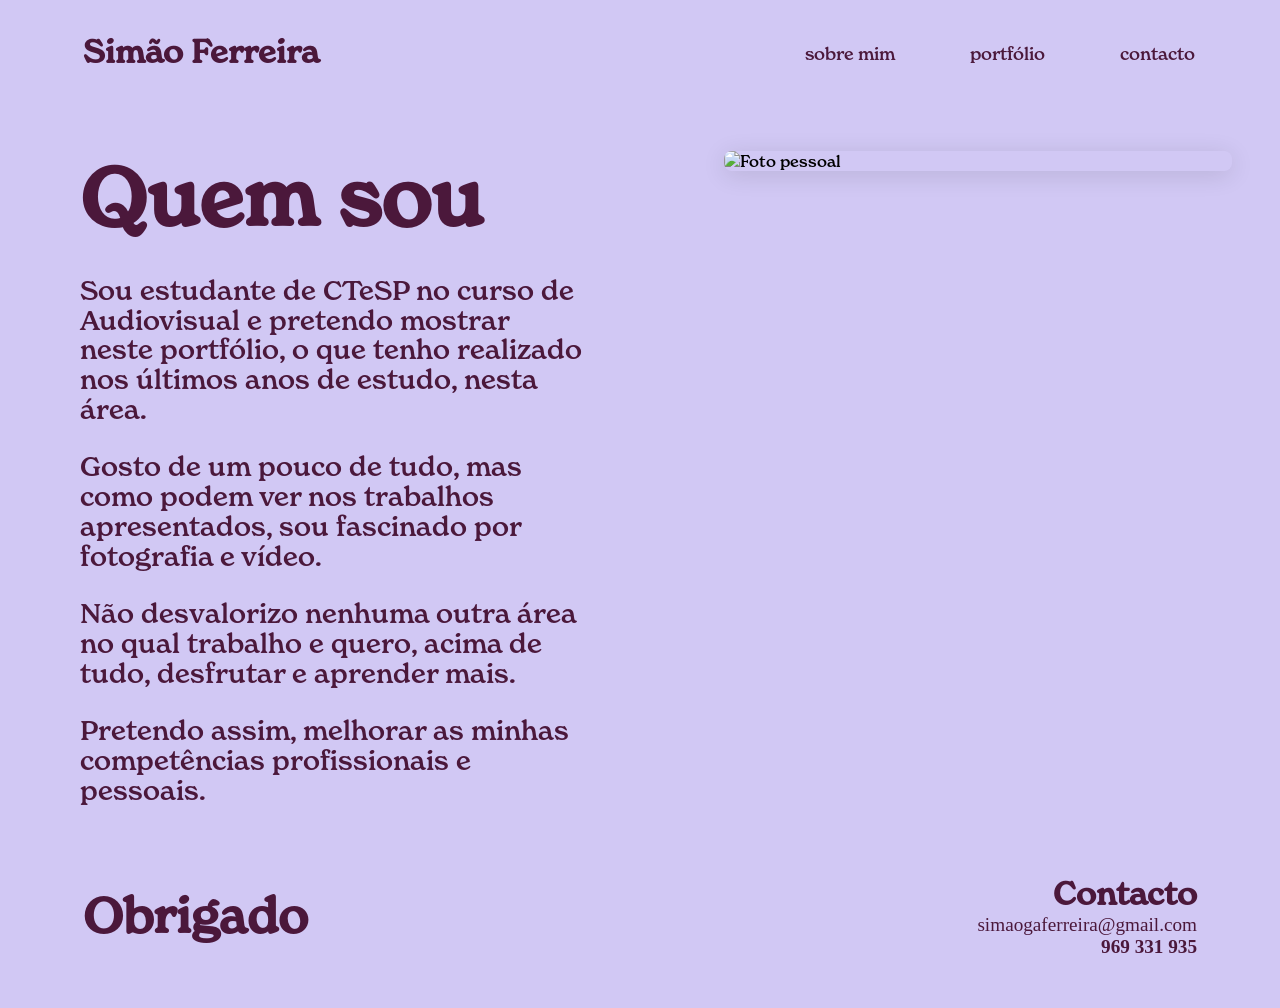
==== index.html @ 0c0d63fd "primeiro commit com LFS" ====
<!DOCTYPE html>
<html lang="PT">
<head>
    <meta charset="UTF-8">
    <meta http-equiv="X-UA-Compatible" content="IE=edge">
    <meta name="viewport" content="width=device-width, initial-scale=1.0">
    <title>Portfólio</title>
    <link rel="stylesheet" href="../static/style.css">
</head>

<body>
    <header class="header">
        <div class="header-left">Simão Ferreira</div>
        <nav class="header-right">
            <div class = buttons >
            <a href="index.html" class="button">sobre mim</a>
            <a href="portfolio.html" class="button">portfólio</a>
            <a href="contacto.html" class="button">contacto</a>
            </div>
        </nav>
    </header>


    <main class="main-content">
        <section class="about-text">
            <h1>Quem sou</h1>
            <p>Sou estudante de CTeSP no curso de Audiovisual e pretendo mostrar neste portfólio, o que tenho realizado nos últimos anos de estudo, nesta área.</p>
            <p>Gosto de um pouco de tudo, mas como podem ver nos trabalhos apresentados, sou fascinado por fotografia e vídeo.</p>
            <p>Não desvalorizo nenhuma outra área no qual trabalho e quero, acima de tudo, desfrutar e aprender mais.</p>
            <p>Pretendo assim, melhorar as minhas competências profissionais e pessoais.</p>
        </section>
        <section class="about-image">
        <img src="../static/photos/eu.jpeg" alt="Foto pessoal"/>
        </section>
    </main>
    <footer class="footer footer-index">
        <div style="display: flex; justify-content: space-between; align-items: center; width: 100%;">
            <div style="font-family: 'New Spirit Medium', serif; font-size: 3rem; color: #4b183b; margin-left: 80px; font-weight: bold">Obrigado</div>
            <div style="text-align: right; margin-right: 80px;">
                <div style="font-family: 'New Spirit Medium', serif; font-size: 2rem; color: #4b183b; font-weight: bold">Contacto</div>
                <div style="font-family: 'Roboto Slab', serif; font-size: 1.2rem; color: #4b183b;">simaogaferreira@gmail.com</div>
                <div style="font-family: 'Roboto Slab', serif; font-size: 1.2rem; color: #4b183b; font-weight: bold;">969 331 935</div>
            </div>
        </div>
    </footer>
</body>
</html>
---- static/style.css ----
@font-face {
	font-family: 'New Spirit Medium';
	src: url('./font/new-spirit-medium/new-spirit-medium.otf') format('truetype');
	font-weight: normal;
	font-style: normal;
	font-display: swap;
}

/* Global sizing to prevent overflow from padding/margins */
*, *::before, *::after {
	box-sizing: border-box;
}

body {
	background: #D1C8F4;
	font-family: 'New Spirit Medium', serif;

	margin: 0;
	padding: 0;
	display: flex;
	flex-direction: column;
	min-height: 100vh;
	overflow-x: hidden;
}

.header {
	display: flex;
	justify-content: space-between;
	align-items: center;
	padding: 32px 48px 0 48px;
	font-size: 1.5rem;
	color: #4b183b;
}
.header-left {
	font-weight: bold;
	font-size: 2rem;
	margin-left: 35px;
}
.header-right a {
	color: #4b183b;
	text-decoration: none;
	margin-left: 32px;
	font-size: 1.1rem;
	border-bottom: 1px solid transparent;
	transition: border-color 0.2s;
	margin-right: 37px;
}
.header-right a:hover {
	border-bottom: 1px solid #4b183b;
}

.main-content {
	display: flex;
	justify-content: space-between;
	align-items: flex-start;
	margin: 10px 48px 0 80px;
}
.about-text {
	flex: 1;
	max-width: 700px;
	color: #4b183b;
}
.about-text h1 {
	font-size: 5rem;
	font-weight: bold;
	margin-bottom: 24px;
}
.about-text p {
	font-size: 1.7rem;
	margin-bottom: 18px;
	line-height: 1.1;
}
.about-image {
	flex: 1;
	display: flex;
	justify-content: center;
	align-items: center;
	margin: 69px 0 0 135px;
}
.about-image img {
	max-width: 867px;
	width: 100%;
	border-radius: 8px;
	box-shadow: 0 4px 24px rgba(0,0,0,0.12);
}

html, body {
	height: 100%;
}
.footer {
	text-align: center;
	color: #4b183b;
	font-size: 1.1rem;
	margin-top: auto;
	padding: 100px 3px;
}
.footer-index {
	padding: 50px 3px;
}
.footer-content {
	font-weight: bold;
}



.portfolio-intro {
    max-width: 1000px;
    margin: 0 auto 0px;
    padding: 0 3px;
    text-align: center;
    color: #4b183b;
    margin-top: 50px;
}

.portfolio-intro p {
    font-size: 2.3rem;
    line-height: 1.2;
    margin: 0.7em auto;
    max-width: 1000px;
	font-weight: bold;
}

.projects-grid {
    display: grid;
    grid-template-columns: repeat(3, 1fr);
    gap: 40px;
    padding: 40px;
    margin-top: 40px;
}

.project {
    position: relative;
    overflow: hidden;
    border-radius: 35px;
    cursor: pointer;
}

.project img {
    width: 100%;
    height: 400px;
    object-fit: cover;
    transition: 0.4s ease;
}

/* Overlay com texto */
.project .overlay {
    position: absolute;
    top: 0;
    left: 0;
    width: 100%;
    height: 100%;
    background: rgba(80, 0, 120, 0.7); /* cor roxa translúcida */
    color: white;
    font-size: 1.8rem;
    font-weight: bold;
    display: flex;
    justify-content: center;
    align-items: center;
    opacity: 0;
    transition: 0.4s ease;
}

/* Efeito hover */
.project:hover img {
    transform: scale(1.1);
    filter: blur(2px);
}

.project:hover .overlay {
    opacity: 1;
}

/* Contato */
.contact-text {
    flex: 1;
    max-width: 650px;
    color: #4b183b;
}

.contact-text h1 {
    font-size: 5rem;
    font-weight: bold;
    margin-bottom: 24px;
}

.contact-text p {
    font-size: 1.7rem;
    line-height: 1.2;
    margin-bottom: 18px;
}

.contact-info a {
    color: #4b183b;
    text-decoration: none;
    font-weight: bold;
}

.contact-form {
    flex: 1;
    max-width: 650px;
    padding: 40px 45px;
    background: rgba(255, 255, 255, 0.14);
    border: 2px solid rgba(75, 24, 59, 0.5);
    border-radius: 40px;
    box-shadow: 0 14px 40px rgba(0,0,0,0.1);
    backdrop-filter: blur(12px);
	margin-right: 32px;
    margin-top: 65px;
}

.contact-form form {
    display: flex;
    flex-direction: column;
}

.form-row {
    display: flex;
    gap: 18px;
    margin-bottom: 18px;
}

.form-group {
    display: flex;
    flex-direction: column;
    flex: 1;
    font-size: 1.1rem;
    color: #4b183b;
}

.form-group span {
    margin-bottom: 10px;
}

.form-group input,
.form-group textarea {
    padding: 18px 20px;
    border-radius: 30px;
    border: 2px solid rgba(75, 24, 59, 0.6);
    background: rgba(255, 255, 255, 0.6);
    font-size: 1.1rem;
    color: #4b183b;
    outline: none;
    transition: border-color 0.2s, box-shadow 0.2s;
}

.form-group input:focus,
.form-group textarea:focus {
    border-color: rgba(75, 24, 59, 0.9);
    box-shadow: 0 0 0 4px rgba(75, 24, 59, 0.14);
}

.form-group textarea {
    resize: vertical;
    min-height: 150px;
}

.submit-button {
    width: 180px;
    padding: 18px 0;
    margin-top: 8px;
    border: none;
    border-radius: 50px;
    font-size: 1.3rem;
    font-weight: bold;
    color: #fff;
    background: #4b183b;
    cursor: pointer;
    align-self: flex-start;
    transition: transform 0.2s, box-shadow 0.2s;
}

.submit-button:hover {
    transform: translateY(-2px);
    box-shadow: 0 12px 20px rgba(75, 24, 59, 0.25);
}

@media (max-width: 960px) {
    .main-content {
        flex-direction: column;
        margin: 40px 32px 0 32px;
    }

    .about-image {
        margin: 40px 0 0 0;
    }

    .contact-form {
        margin-top: 50px;
    }

    .form-row {
        flex-direction: column;
    }
}

/* Gallery Fotografia / Ilustração */
.gallery-container {
    flex: 1;
    padding: 48px 60px;
    margin: 0 auto;
    width: 100%;
    max-width: 100%;
    box-sizing: border-box;
}

.gallery-grid {
    column-count: 2;
    column-gap: 100px;
    width: 100%;
}

.gallery-item {
    display: block;
    width: 100%;
    position: relative;
    overflow: hidden;
    font-size: initial;
    margin-bottom: 40px;
    margin-top: 0px;
    break-inside: avoid;
}

.gallery-item img {
    width: 100%;
    height: auto;
    display: block;
}

/* Gallery com largura total (sem espaço nos cantos) */
.gallery-container-fullwidth {
    padding: 30px 0;
    margin: 0;
}

/* Gallery sem espaço entre imagens (fotografia.html) */
.gallery-container-fullwidth .gallery-grid {
    column-gap: 0;
}

.gallery-container-fullwidth .gallery-item {
    margin-bottom: 0;
    margin-top: 0;
}

/* Vídeos */
.video-page {
    flex: 1;
    padding: 40px 80px 60px;
    display: flex;
    flex-direction: column;
    gap: 48px;
}

.video-row {
    display: flex;
    justify-content: center;
    width: 100%;
}

.video-card-large {
    width: min(92vw, 1400px);
    max-width: 100%;
    aspect-ratio: 16 / 9;  /* adiciona isto */
    overflow: hidden;
    border-radius: 18px;
    box-shadow: 0 14px 40px rgba(0,0,0,0.12);
}

.video-card-large video {
    width: 100%;
    height: 100%;
    object-fit: contain;
    display: block;
}

.video-card {
    width: 100%;
    aspect-ratio: 16 / 9;
    margin: 0;
    overflow: hidden;
    border-radius: 18px;
    box-shadow: 0 14px 40px rgba(0,0,0,0.12);
}

.video-card video {
    width: 100%;
    height: 100%;
    object-fit: contain;
    display: block;
}

.video-text {
    max-width: 900px;
    margin: 0 auto;
    text-align: center;
    color: #4b183b;
    font-size: 1.6rem;
    line-height: 1.4;
}

.video-grid {
    display: grid;
    grid-template-columns: repeat(auto-fit, minmax(460px, 1fr));
    justify-content: center;
    gap: 24px;
    width: 100%;
    max-width: 1280px;
    margin: 0 auto;
}
.video-player {
    position: relative;
    width: 100%;
    height: 100%;
}

.image-player {
    position: relative;
    width: 100%;
    height: 100%;
}

.image-player img {
    width: 100%;
    height: 100%;
    object-fit: cover;
    display: block;
}

.video-play {
    position: absolute;
    top: 50%;
    left: 50%;
    transform: translate(-50%, -50%);
    width: 72px;
    height: 72px;
    background: rgba(75, 24, 59, 0.85);
    border: none;
    border-radius: 50%;
    cursor: pointer;
    z-index: 10;
}
.video-play::after {
    content: '';
    display: block;
    width: 0;
    height: 0;
    border-style: solid;
    border-width: 12px 0 12px 22px;
    border-color: transparent transparent transparent #ffffff;
    margin-left: 35%;
}

@media (max-width: 960px) {
    .video-page {
        padding: 30px 24px;
        gap: 32px;
    }

    .video-card {
        width: 100%;
    }

    .video-card-large {
        width: 100%;
    }

    .video-grid {
        gap: 18px;
    }
}

.gallery-container-grid {
    flex: 1;
    padding: 48px 60px;
    margin: 0;
    width: 100%;
    max-width: 100%;
    box-sizing: border-box;
}

.gallery-grid-3x3 {
    column-count: 3;
    column-gap: 60px;
    width: 100%;
}

.gallery-item-grid {
    display: inline-block;
    width: 100%;
    position: relative;
    overflow: hidden;
    margin-bottom: 30px;
    margin-top: 30px;
    break-inside: avoid;
}

.gallery-item-grid img {
    width: 100%;
    height: auto;
    display: block;
}

@media (max-width: 768px) {
    .gallery-grid {
        column-count: 1;
    }

    .gallery-item {
        width: 100%;
    }

    .gallery-grid-3x3 {
        grid-template-columns: repeat(2, 1fr);
        gap: 20px;
    }
}

@media (max-width: 480px) {
    .gallery-grid-3x3 {
        grid-template-columns: 1fr;
        gap: 16px;
    }
}

/* Navegação entre categorias */
.category-nav {
    display: flex;
    justify-content: space-between;
    align-items: center;
    padding: 60px 80px 40px;
    color: #4b183b;
    font-family: 'New Spirit Medium', serif;
    font-size: 2.5rem;
}

.category-nav a {
    text-decoration: none;
    color: inherit;
    display: inline-flex;
    align-items: center;
    gap: 0.6rem;
    padding: 0.2rem 0.6rem;
}

.category-nav a:hover {
    text-decoration: underline;
}

.category-nav .arrow {
    font-size: 2.5rem;
}

@media (max-width: 768px) {
    .category-nav {
        flex-direction: column;
        gap: 14px;
        padding: 40px 40px 30px;
    }
}
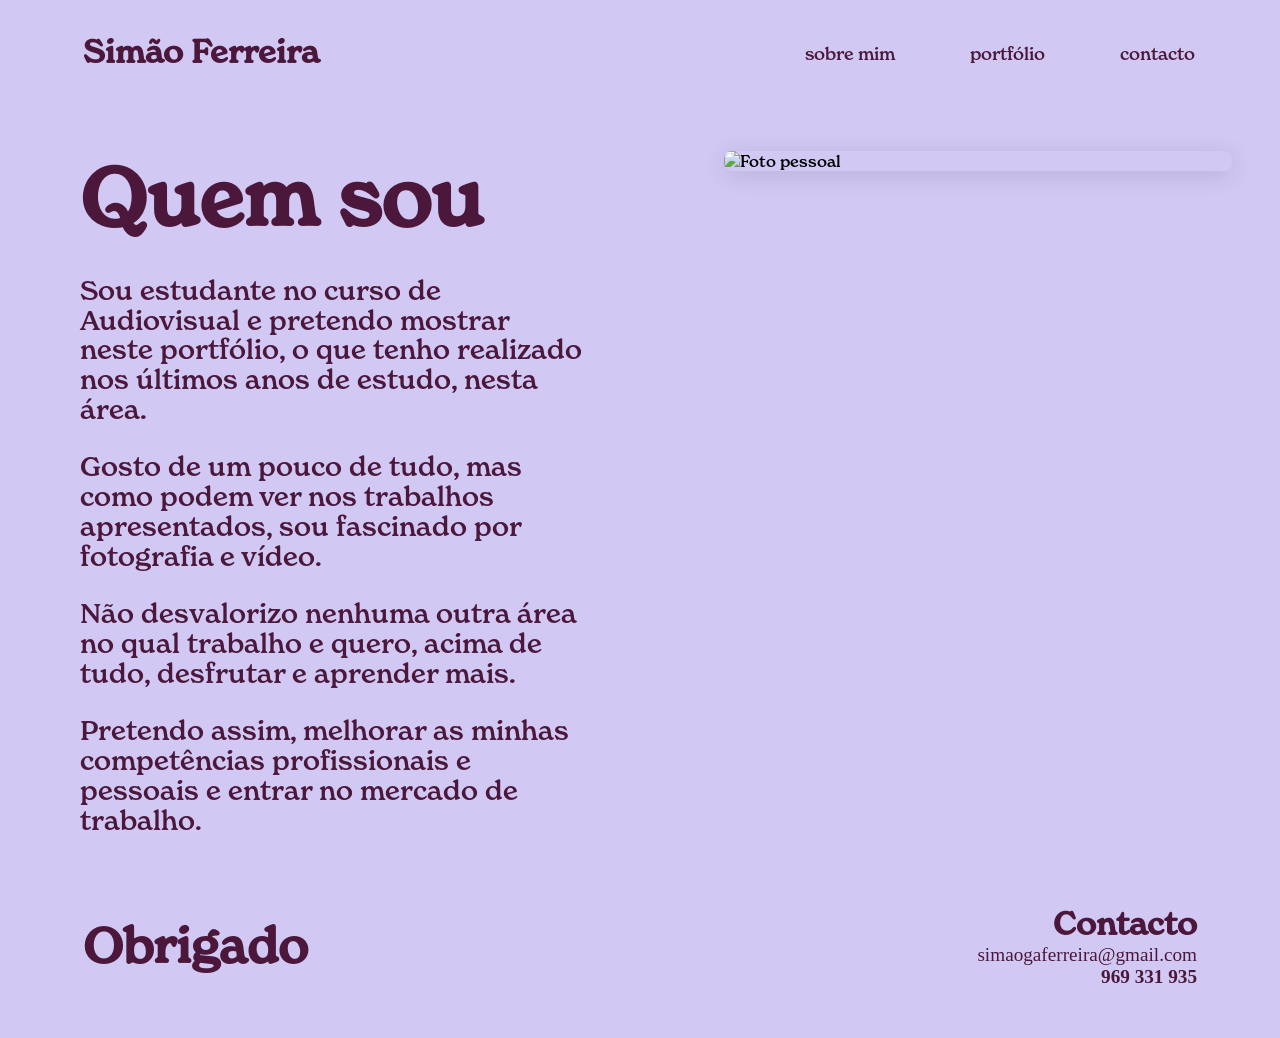
==== commit 58c641e7: "atualizar texto e imagem" ====
--- a/index.html
+++ b/index.html
@@ -6,7 +6,7 @@
     <meta http-equiv="X-UA-Compatible" content="IE=edge">
     <meta name="viewport" content="width=device-width, initial-scale=1.0">
     <title>Portfólio</title>
-    <link rel="stylesheet" href="../static/style.css">
+    <link rel="stylesheet" href="static/style.css">
 </head>
 
 <body>
@@ -25,13 +25,13 @@
     <main class="main-content">
         <section class="about-text">
             <h1>Quem sou</h1>
-            <p>Sou estudante de CTeSP no curso de Audiovisual e pretendo mostrar neste portfólio, o que tenho realizado nos últimos anos de estudo, nesta área.</p>
+            <p>Sou estudante no curso de Audiovisual e pretendo mostrar neste portfólio, o que tenho realizado nos últimos anos de estudo, nesta área.</p>
             <p>Gosto de um pouco de tudo, mas como podem ver nos trabalhos apresentados, sou fascinado por fotografia e vídeo.</p>
             <p>Não desvalorizo nenhuma outra área no qual trabalho e quero, acima de tudo, desfrutar e aprender mais.</p>
-            <p>Pretendo assim, melhorar as minhas competências profissionais e pessoais.</p>
+            <p>Pretendo assim, melhorar as minhas competências profissionais e pessoais e entrar no mercado de trabalho.</p>
         </section>
         <section class="about-image">
-        <img src="../static/photos/eu.jpeg" alt="Foto pessoal"/>
+        <img src="https://media.githubusercontent.com/media/simaogaferreira-8/portfolio/main/static/photos/eu.jpeg" alt="Foto pessoal"/>
         </section>
     </main>
     <footer class="footer footer-index">
--- a/static/style.css
+++ b/static/style.css
@@ -1,6 +1,6 @@
 @font-face {
 	font-family: 'New Spirit Medium';
-	src: url('./font/new-spirit-medium/new-spirit-medium.otf') format('truetype');
+	src: url('font/new-spirit-medium/new-spirit-medium.otf') format('truetype');
 	font-weight: normal;
 	font-style: normal;
 	font-display: swap;
